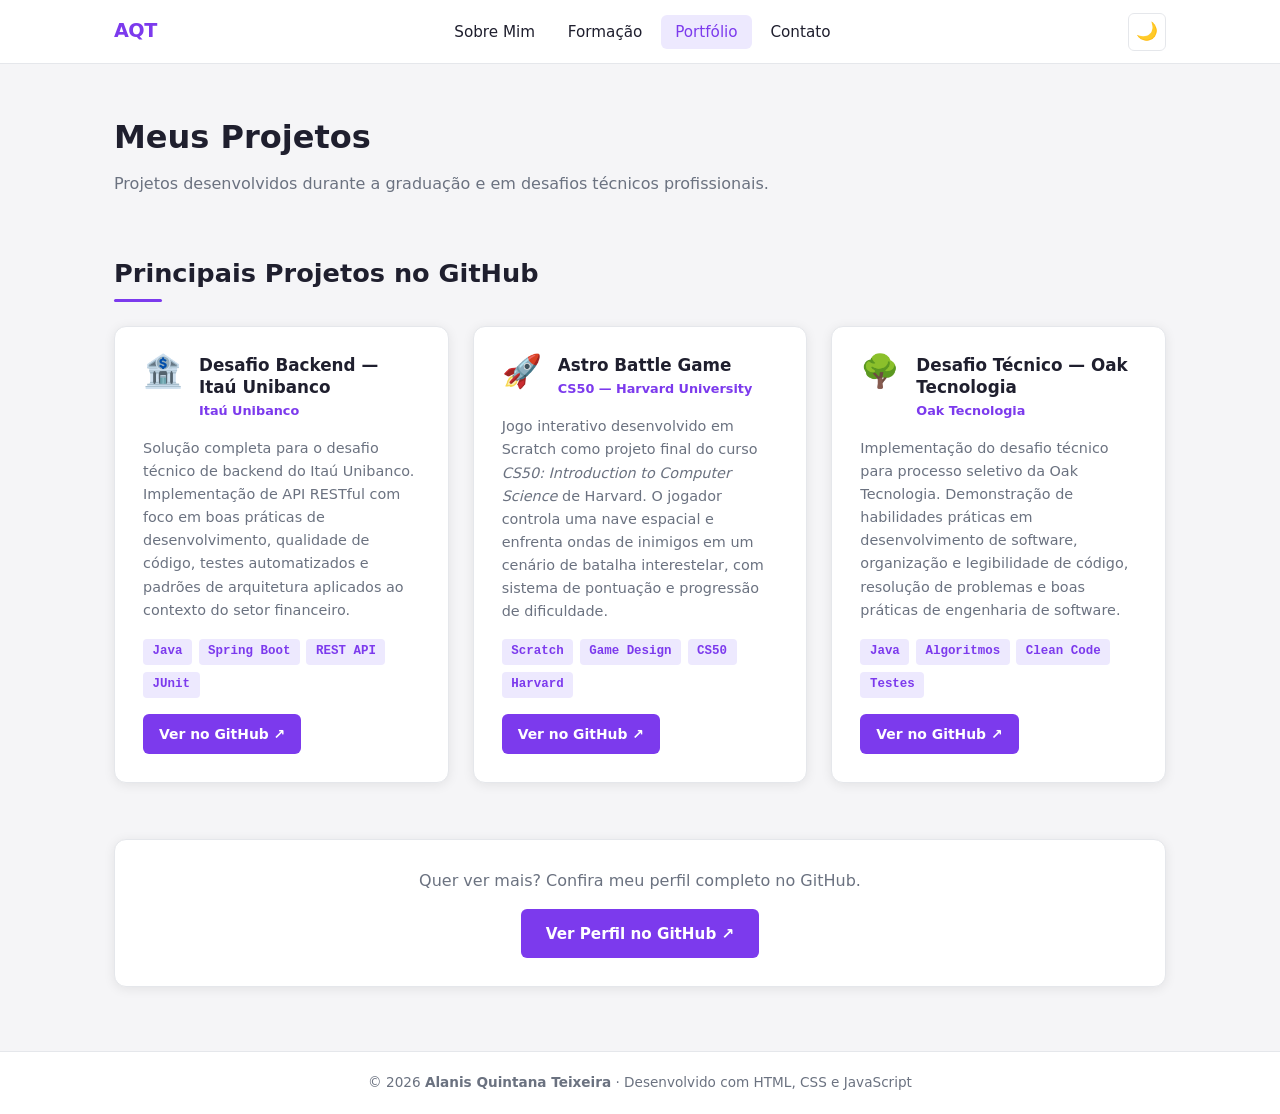
==== portfolio.html @ 8ece1f60 "initial commit" ====
<!DOCTYPE html>
<html lang="pt-BR">
<head>
  <meta charset="UTF-8" />
  <meta name="viewport" content="width=device-width, initial-scale=1.0" />
  <meta name="description" content="Projetos de desenvolvimento de software de Alanis Quintana Teixeira." />
  <title>Alanis Quintana | Portfólio</title>
  <link rel="stylesheet" href="style.css" />
  <script>if(localStorage.getItem('theme')==='dark')document.documentElement.classList.add('dark-theme');</script>
</head>
<body>

  <!-- ==========================================
       NAVBAR — menu fixo presente em todas as páginas
       ========================================== -->
  <header>
    <nav class="navbar" aria-label="Navegação principal">
      <div class="nav-container">

        <a href="index.html" class="nav-logo" aria-label="Início">AQT</a>

        <ul class="nav-menu" id="nav-menu" role="list">
          <li><a href="index.html"     class="nav-link">Sobre Mim</a></li>
          <li><a href="formacao.html"  class="nav-link">Formação</a></li>
          <li><a href="portfolio.html" class="nav-link">Portfólio</a></li>
          <li><a href="contato.html"   class="nav-link">Contato</a></li>
        </ul>

        <div class="nav-controls">
          <button id="btn-theme" class="btn-theme" aria-label="Alternar tema claro/escuro">
            <span class="icon-sun"  aria-hidden="true">☀️</span>
            <span class="icon-moon" aria-hidden="true">🌙</span>
          </button>
          <button
            id="nav-toggle"
            class="nav-toggle"
            aria-label="Abrir menu de navegação"
            aria-expanded="false"
            aria-controls="nav-menu"
          >
            <span></span>
            <span></span>
            <span></span>
          </button>
        </div>

      </div>
    </nav>
  </header>

  <!-- ==========================================
       CONTEÚDO PRINCIPAL
       ========================================== -->
  <main>
    <div class="container">

      <!-- Cabeçalho da página -->
      <section style="padding-top: 1rem;">
        <h1 style="font-size: 2rem; font-weight: 800;">Meus Projetos</h1>
        <p style="color: var(--color-text-muted); margin-top: 0.5rem; font-size: 1rem;">
          Projetos desenvolvidos durante a graduação e em desafios técnicos profissionais.
        </p>
      </section>

      <!-- ── Cards de Projeto ── -->
      <section class="section" aria-labelledby="projects-title">
        <h2 class="section-title" id="projects-title">Principais Projetos no GitHub</h2>
        <div class="projects-grid" role="list">

          <!-- ── Projeto 1: Itaú Backend ── -->
          <article class="project-card" role="listitem">
            <div class="project-header">
              <div class="project-icon" aria-hidden="true">🏦</div>
              <div>
                <h3 class="project-title">Desafio Backend — Itaú Unibanco</h3>
                <p class="project-org">Itaú Unibanco</p>
              </div>
            </div>

            <p class="project-desc">
              Solução completa para o desafio técnico de backend do Itaú Unibanco.
              Implementação de API RESTful com foco em boas práticas de desenvolvimento,
              qualidade de código, testes automatizados e padrões de arquitetura aplicados
              ao contexto do setor financeiro.
            </p>

            <div class="project-tags">
              <span class="project-tag">Java</span>
              <span class="project-tag">Spring Boot</span>
              <span class="project-tag">REST API</span>
              <span class="project-tag">JUnit</span>
            </div>

            <!-- Link para o repositório no GitHub — abre em nova aba com segurança -->
            <a
              href="https://github.com/alanisquintana/desafio-itau-backend"
              class="project-link"
              target="_blank"
              rel="noopener noreferrer"
              aria-label="Ver projeto Desafio Itaú no GitHub (abre em nova aba)"
            >
              Ver no GitHub ↗
            </a>
          </article>

          <!-- ── Projeto 2: Astro Battle Game (CS50) ── -->
          <article class="project-card" role="listitem">
            <div class="project-header">
              <div class="project-icon" aria-hidden="true">🚀</div>
              <div>
                <h3 class="project-title">Astro Battle Game</h3>
                <p class="project-org">CS50 — Harvard University</p>
              </div>
            </div>

            <p class="project-desc">
              Jogo interativo desenvolvido em Scratch como projeto final do curso
              <em>CS50: Introduction to Computer Science</em> de Harvard. O jogador
              controla uma nave espacial e enfrenta ondas de inimigos em um cenário
              de batalha interestelar, com sistema de pontuação e progressão de
              dificuldade.
            </p>

            <div class="project-tags">
              <span class="project-tag">Scratch</span>
              <span class="project-tag">Game Design</span>
              <span class="project-tag">CS50</span>
              <span class="project-tag">Harvard</span>
            </div>

            <a
              href="https://github.com/alanisquintana/astro-battle-game-harvard"
              class="project-link"
              target="_blank"
              rel="noopener noreferrer"
              aria-label="Ver projeto Astro Battle Game no GitHub (abre em nova aba)"
            >
              Ver no GitHub ↗
            </a>
          </article>

          <!-- ── Projeto 3: Oak Challenge ── -->
          <article class="project-card" role="listitem">
            <div class="project-header">
              <div class="project-icon" aria-hidden="true">🌳</div>
              <div>
                <h3 class="project-title">Desafio Técnico — Oak Tecnologia</h3>
                <p class="project-org">Oak Tecnologia</p>
              </div>
            </div>

            <p class="project-desc">
              Implementação do desafio técnico para processo seletivo da Oak Tecnologia.
              Demonstração de habilidades práticas em desenvolvimento de software,
              organização e legibilidade de código, resolução de problemas e boas
              práticas de engenharia de software.
            </p>

            <div class="project-tags">
              <span class="project-tag">Java</span>
              <span class="project-tag">Algoritmos</span>
              <span class="project-tag">Clean Code</span>
              <span class="project-tag">Testes</span>
            </div>

            <a
              href="https://github.com/alanisquintana/oak-challenge"
              class="project-link"
              target="_blank"
              rel="noopener noreferrer"
              aria-label="Ver projeto Oak Challenge no GitHub (abre em nova aba)"
            >
              Ver no GitHub ↗
            </a>
          </article>

        </div>
      </section>

      <!-- ── Call-to-action: perfil completo no GitHub ── -->
      <section class="section">
        <div class="card" style="text-align: center;">
          <p style="font-size: 1rem; color: var(--color-text-muted);">
            Quer ver mais? Confira meu perfil completo no GitHub.
          </p>
          <a
            href="https://github.com/alanisquintana"
            class="btn btn-primary"
            target="_blank"
            rel="noopener noreferrer"
            style="margin-top: 1rem; display: inline-flex;"
            aria-label="Ver perfil completo no GitHub (abre em nova aba)"
          >
            Ver Perfil no GitHub ↗
          </a>
        </div>
      </section>

    </div>
  </main>

  <!-- ==========================================
       FOOTER
       ========================================== -->
  <footer>
    <p>© 2026 <strong>Alanis Quintana Teixeira</strong> · Desenvolvido com HTML, CSS e JavaScript</p>
  </footer>

  <script src="script.js"></script>
</body>
</html>
---- style.css ----
/* ==========================================
   style.css — Portfólio de Alanis Quintana Teixeira
   Tema claro/escuro via custom properties CSS.
   Mobile-first; breakpoint principal: 768px.
   ========================================== */

/* ==========================================
   VARIÁVEIS — TEMA CLARO (padrão)
   ========================================== */
:root {
  /* Cores */
  --color-bg:            #f5f5f7;
  --color-surface:       #ffffff;
  --color-primary:       #7c3aed;       /* Roxo/violeta principal */
  --color-primary-dark:  #5b21b6;
  --color-primary-light: #ede9fe;
  --color-text:          #1f1f2e;
  --color-text-muted:    #6b7280;
  --color-border:        #e5e7eb;
  --color-shadow:        rgba(0, 0, 0, 0.08);
  --color-nav-bg:        rgba(255, 255, 255, 0.95);
  --color-error:         #dc2626;
  --color-success:       #16a34a;

  /* Tipografia */
  --font-sans: 'Segoe UI', system-ui, -apple-system, sans-serif;
  --font-mono: 'Consolas', 'Courier New', monospace;

  /* Layout */
  --nav-height: 64px;
  --radius:     12px;
  --radius-sm:  6px;
  --transition: 0.3s ease;
}

/* ==========================================
   TEMA ESCURO — sobrescreve as variáveis de cor
   Aplicado via script inline no <head> em html.dark-theme
   para evitar flash de tema incorreto (FOUC).
   ========================================== */
html.dark-theme {
  --color-bg:            #0f0f1a;
  --color-surface:       #1a1a2e;
  --color-primary:       #a78bfa;
  --color-primary-dark:  #7c3aed;
  --color-primary-light: #2e1065;
  --color-text:          #f1f0ff;
  --color-text-muted:    #a1a1aa;
  --color-border:        #2d2d4e;
  --color-shadow:        rgba(0, 0, 0, 0.3);
  --color-nav-bg:        rgba(15, 15, 26, 0.95);
}

/* ==========================================
   RESET BÁSICO
   ========================================== */
*, *::before, *::after {
  box-sizing: border-box;
  margin: 0;
  padding: 0;
}

html { scroll-behavior: smooth; }

body {
  font-family: var(--font-sans);
  background-color: var(--color-bg);
  color: var(--color-text);
  line-height: 1.6;
  min-height: 100vh;
  display: flex;
  flex-direction: column;
  /* Transição suave ao trocar de tema */
  transition: background-color var(--transition), color var(--transition);
}

a {
  color: var(--color-primary);
  text-decoration: none;
  transition: color var(--transition);
}
a:hover { color: var(--color-primary-dark); }

img { max-width: 100%; display: block; }
ul  { list-style: none; }

/* ==========================================
   NAVBAR — fixa no topo em todas as páginas
   ========================================== */
.navbar {
  position: fixed;
  top: 0; left: 0; right: 0;
  height: var(--nav-height);
  background-color: var(--color-nav-bg);
  backdrop-filter: blur(10px);
  -webkit-backdrop-filter: blur(10px);
  border-bottom: 1px solid var(--color-border);
  z-index: 1000;
  transition: background-color var(--transition), border-color var(--transition);
}

.nav-container {
  max-width: 1100px;
  margin: 0 auto;
  padding: 0 1.5rem;
  height: 100%;
  display: flex;
  align-items: center;
  justify-content: space-between;
}

/* Logo */
.nav-logo {
  font-size: 1.2rem;
  font-weight: 700;
  color: var(--color-primary);
  letter-spacing: -0.5px;
}
.nav-logo:hover { color: var(--color-primary-dark); }

/* Links de navegação */
.nav-menu {
  display: flex;
  align-items: center;
  gap: 0.25rem;
}

.nav-link {
  padding: 0.5rem 0.9rem;
  border-radius: var(--radius-sm);
  font-size: 0.95rem;
  font-weight: 500;
  color: var(--color-text);
  transition: background-color var(--transition), color var(--transition);
}
.nav-link:hover,
.nav-link.active {
  background-color: var(--color-primary-light);
  color: var(--color-primary);
}

/* Controles da navbar (tema + hambúrguer) */
.nav-controls {
  display: flex;
  align-items: center;
  gap: 0.5rem;
}

/* Botão de alternância de tema */
.btn-theme {
  background: none;
  border: 1px solid var(--color-border);
  border-radius: var(--radius-sm);
  width: 38px;
  height: 38px;
  cursor: pointer;
  font-size: 1.1rem;
  color: var(--color-text);
  display: flex;
  align-items: center;
  justify-content: center;
  transition: background-color var(--transition), border-color var(--transition), color var(--transition);
}
.btn-theme:hover {
  background-color: var(--color-primary-light);
  border-color: var(--color-primary);
  color: var(--color-primary);
}

/* Ícones de tema — JS alterna entre ☀️ e 🌙 via classe .dark-theme */
.btn-theme .icon-sun  { display: none;   }
.btn-theme .icon-moon { display: inline; }
html.dark-theme .btn-theme .icon-sun  { display: inline; }
html.dark-theme .btn-theme .icon-moon { display: none;   }

/* ── Botão Hambúrguer — visível apenas em mobile ── */
.nav-toggle {
  display: none; /* Oculto em desktop; exibido via media query */
  flex-direction: column;
  justify-content: space-between;
  width: 26px;
  height: 20px;
  background: none;
  border: none;
  cursor: pointer;
  padding: 0;
}

.nav-toggle span {
  display: block;
  width: 100%;
  height: 2px;
  background-color: var(--color-text);
  border-radius: 2px;
  transition: transform var(--transition), opacity var(--transition);
}

/* Animação hambúrguer → X quando o menu está aberto */
.nav-toggle.open span:nth-child(1) { transform: translateY(9px) rotate(45deg);  }
.nav-toggle.open span:nth-child(2) { opacity: 0; transform: scaleX(0);          }
.nav-toggle.open span:nth-child(3) { transform: translateY(-9px) rotate(-45deg);}

/* ==========================================
   LAYOUT PRINCIPAL
   ========================================== */
main {
  flex: 1;
  /* Compensa a altura da navbar fixa */
  padding-top: calc(var(--nav-height) + 2rem);
  padding-bottom: 4rem;
}

.container {
  max-width: 1100px;
  margin: 0 auto;
  padding: 0 1.5rem;
}

/* ==========================================
   HERO — Seção de Apresentação (index.html)
   ========================================== */
.hero {
  display: flex;
  align-items: center;
  gap: 3rem;
  padding: 3rem 0 2rem;
}

/* Avatar com iniciais em vez de foto */
.hero-avatar {
  flex-shrink: 0;
  width: 160px;
  height: 160px;
  border-radius: 50%;
  background: linear-gradient(135deg, var(--color-primary), var(--color-primary-dark));
  display: flex;
  align-items: center;
  justify-content: center;
  font-size: 3rem;
  font-weight: 700;
  color: #ffffff;
  letter-spacing: -1px;
  box-shadow: 0 8px 30px rgba(124, 58, 237, 0.3);
}

.hero-content h1 {
  font-size: 2.4rem;
  font-weight: 800;
  line-height: 1.2;
  letter-spacing: -0.5px;
}
.hero-content h1 span { color: var(--color-primary); }

.hero-subtitle {
  margin-top: 0.5rem;
  font-size: 1.1rem;
  color: var(--color-text-muted);
  font-weight: 500;
}

.hero-desc {
  margin-top: 1.25rem;
  font-size: 1rem;
  line-height: 1.7;
  max-width: 540px;
}

.hero-cta {
  margin-top: 1.5rem;
  display: flex;
  gap: 0.75rem;
  flex-wrap: wrap;
}

/* ==========================================
   BOTÕES
   ========================================== */
.btn {
  display: inline-flex;
  align-items: center;
  gap: 0.4rem;
  padding: 0.65rem 1.4rem;
  border-radius: var(--radius-sm);
  font-size: 0.95rem;
  font-weight: 600;
  cursor: pointer;
  border: 2px solid transparent;
  transition: background-color var(--transition), color var(--transition), border-color var(--transition), transform 0.15s;
}
.btn:hover { transform: translateY(-2px); }

.btn-primary { background-color: var(--color-primary); color: #ffffff; }
.btn-primary:hover { background-color: var(--color-primary-dark); color: #ffffff; }

.btn-outline { background-color: transparent; border-color: var(--color-primary); color: var(--color-primary); }
.btn-outline:hover { background-color: var(--color-primary-light); }

/* ==========================================
   CARDS GENÉRICOS
   ========================================== */
.card {
  background-color: var(--color-surface);
  border: 1px solid var(--color-border);
  border-radius: var(--radius);
  padding: 1.75rem;
  box-shadow: 0 2px 12px var(--color-shadow);
  transition: background-color var(--transition), border-color var(--transition),
              box-shadow var(--transition), transform 0.2s;
}
.card:hover {
  box-shadow: 0 6px 24px var(--color-shadow);
  transform: translateY(-3px);
}

/* ==========================================
   SEÇÕES GENÉRICAS
   ========================================== */
.section { margin-top: 3.5rem; }

.section-title {
  font-size: 1.6rem;
  font-weight: 700;
  margin-bottom: 1.5rem;
  position: relative;
  padding-bottom: 0.5rem;
}
/* Linha decorativa abaixo do título de seção */
.section-title::after {
  content: '';
  position: absolute;
  bottom: 0; left: 0;
  width: 3rem;
  height: 3px;
  background-color: var(--color-primary);
  border-radius: 2px;
}

/* ==========================================
   HOBBIES / TAGS
   ========================================== */
.hobbies-list {
  display: flex;
  flex-wrap: wrap;
  gap: 0.75rem;
}

.hobby-tag {
  display: inline-flex;
  align-items: center;
  gap: 0.4rem;
  padding: 0.5rem 1rem;
  background-color: var(--color-primary-light);
  color: var(--color-primary);
  border-radius: 999px;
  font-size: 0.9rem;
  font-weight: 600;
  transition: background-color var(--transition), color var(--transition);
}

/* ==========================================
   FORMAÇÃO — Timeline Vertical
   ========================================== */
.timeline {
  position: relative;
  padding-left: 2rem;
}
/* Linha vertical da timeline */
.timeline::before {
  content: '';
  position: absolute;
  left: 0; top: 0.4rem; bottom: 0;
  width: 2px;
  background-color: var(--color-border);
}

.timeline-item {
  position: relative;
  margin-bottom: 2rem;
}
/* Bolinha marcadora na timeline */
.timeline-item::before {
  content: '';
  position: absolute;
  left: -2.375rem;
  top: 0.45rem;
  width: 12px;
  height: 12px;
  border-radius: 50%;
  background-color: var(--color-primary);
  border: 2px solid var(--color-bg);
  box-shadow: 0 0 0 2px var(--color-primary);
}

.timeline-period {
  font-size: 0.8rem;
  font-weight: 600;
  text-transform: uppercase;
  letter-spacing: 0.05em;
  color: var(--color-primary);
  margin-bottom: 0.25rem;
}
.timeline-title    { font-size: 1.05rem; font-weight: 700; }
.timeline-subtitle { font-size: 0.9rem; color: var(--color-text-muted); margin-top: 0.1rem; }
.timeline-desc     { margin-top: 0.5rem; font-size: 0.9rem; color: var(--color-text-muted); line-height: 1.6; }

/* ==========================================
   HABILIDADES / SKILLS GRID
   ========================================== */
.skills-grid {
  display: grid;
  grid-template-columns: repeat(auto-fill, minmax(200px, 1fr));
  gap: 1rem;
}

.skill-card {
  background-color: var(--color-surface);
  border: 1px solid var(--color-border);
  border-radius: var(--radius);
  padding: 1.25rem;
  text-align: center;
  transition: background-color var(--transition), border-color var(--transition), transform 0.2s;
}
.skill-card:hover {
  border-color: var(--color-primary);
  transform: translateY(-2px);
}
.skill-icon { font-size: 1.8rem; margin-bottom: 0.5rem; }
.skill-name { font-size: 0.9rem; font-weight: 600; color: var(--color-text); }

/* ==========================================
   PORTFÓLIO — Cards de Projeto
   ========================================== */
.projects-grid {
  display: grid;
  grid-template-columns: repeat(auto-fill, minmax(300px, 1fr));
  gap: 1.5rem;
}

.project-card {
  background-color: var(--color-surface);
  border: 1px solid var(--color-border);
  border-radius: var(--radius);
  padding: 1.75rem;
  display: flex;
  flex-direction: column;
  gap: 1rem;
  box-shadow: 0 2px 12px var(--color-shadow);
  transition: background-color var(--transition), border-color var(--transition),
              box-shadow var(--transition), transform 0.2s;
}
.project-card:hover {
  border-color: var(--color-primary);
  box-shadow: 0 8px 30px var(--color-shadow);
  transform: translateY(-4px);
}

.project-header     { display: flex; align-items: flex-start; gap: 1rem; }
.project-icon       { font-size: 2rem; line-height: 1; flex-shrink: 0; }
.project-title      { font-size: 1.05rem; font-weight: 700; line-height: 1.3; }
.project-org        { font-size: 0.8rem; color: var(--color-primary); font-weight: 600; margin-top: 0.15rem; }
.project-desc       { font-size: 0.9rem; color: var(--color-text-muted); line-height: 1.6; flex: 1; }

.project-tags       { display: flex; flex-wrap: wrap; gap: 0.4rem; }
.project-tag {
  padding: 0.2rem 0.6rem;
  background-color: var(--color-primary-light);
  color: var(--color-primary);
  border-radius: 4px;
  font-size: 0.78rem;
  font-weight: 600;
  font-family: var(--font-mono);
  transition: background-color var(--transition), color var(--transition);
}

.project-link {
  display: inline-flex;
  align-items: center;
  gap: 0.4rem;
  padding: 0.55rem 1rem;
  background-color: var(--color-primary);
  color: #ffffff;
  border-radius: var(--radius-sm);
  font-size: 0.87rem;
  font-weight: 600;
  align-self: flex-start;
  transition: background-color var(--transition), transform 0.15s;
}
.project-link:hover {
  background-color: var(--color-primary-dark);
  color: #ffffff;
  transform: translateY(-1px);
}

/* ==========================================
   FORMULÁRIO DE CONTATO
   ========================================== */
.contact-layout {
  display: grid;
  grid-template-columns: 1fr 1.6fr;
  gap: 3rem;
  align-items: start;
}

.contact-info h2    { font-size: 1.5rem; font-weight: 700; margin-bottom: 0.75rem; }
.contact-info p     { color: var(--color-text-muted); font-size: 0.95rem; line-height: 1.7; }

.contact-links      { margin-top: 1.5rem; display: flex; flex-direction: column; gap: 0.75rem; }
.contact-link-item  { display: flex; align-items: center; gap: 0.6rem; font-size: 0.9rem; color: var(--color-text); }
.contact-link-item a{ font-weight: 600; }

.form-group   { display: flex; flex-direction: column; gap: 0.35rem; margin-bottom: 1.25rem; }
.form-label   { font-size: 0.88rem; font-weight: 600; color: var(--color-text); }

.form-input,
.form-textarea {
  width: 100%;
  padding: 0.65rem 0.9rem;
  background-color: var(--color-bg);
  border: 1px solid var(--color-border);
  border-radius: var(--radius-sm);
  color: var(--color-text);
  font-family: var(--font-sans);
  font-size: 0.95rem;
  transition: border-color var(--transition), background-color var(--transition);
  outline: none;
}
.form-input:focus,
.form-textarea:focus {
  border-color: var(--color-primary);
  box-shadow: 0 0 0 3px rgba(124, 58, 237, 0.12);
}

/* Estado de erro no campo */
.form-input.error,
.form-textarea.error { border-color: var(--color-error); }

.form-textarea { resize: vertical; min-height: 140px; }

/* Mensagem de erro inline abaixo do campo */
.field-error         { font-size: 0.8rem; color: var(--color-error); display: none; }
.field-error.visible { display: block; }

/* Feedback após submit */
.form-feedback {
  padding: 0.9rem 1.25rem;
  border-radius: var(--radius-sm);
  font-size: 0.9rem;
  font-weight: 600;
  display: none;
  margin-top: 1rem;
}
.form-feedback.success {
  background-color: #dcfce7;
  color: #166534;
  border: 1px solid #bbf7d0;
  display: block;
}
/* Tema escuro: ajusta as cores do feedback */
html.dark-theme .form-feedback.success {
  background-color: #14532d;
  color: #86efac;
  border-color: #166534;
}

.btn-submit           { width: 100%; padding: 0.75rem; justify-content: center; font-size: 1rem; }
.btn-submit:disabled  { opacity: 0.7; cursor: not-allowed; transform: none; }

/* ==========================================
   FOOTER
   ========================================== */
footer {
  background-color: var(--color-surface);
  border-top: 1px solid var(--color-border);
  padding: 1.25rem 0;
  text-align: center;
  font-size: 0.85rem;
  color: var(--color-text-muted);
  transition: background-color var(--transition), border-color var(--transition);
}
footer a { color: var(--color-primary); font-weight: 500; }

/* ==========================================
   RESPONSIVO — MOBILE (< 768px)
   ========================================== */
@media (max-width: 768px) {
  /* Exibe o botão hambúrguer em mobile */
  .nav-toggle { display: flex; }

  /* Menu de navegação vira dropdown em mobile */
  .nav-menu {
    position: absolute;
    top: var(--nav-height);
    left: 0; right: 0;
    background-color: var(--color-nav-bg);
    backdrop-filter: blur(10px);
    border-bottom: 1px solid var(--color-border);
    flex-direction: column;
    align-items: stretch;
    padding: 0.75rem 1rem 1rem;
    gap: 0.25rem;
    /* Oculto por padrão — transição suave via max-height */
    max-height: 0;
    overflow: hidden;
    opacity: 0;
    pointer-events: none;
    transition: max-height 0.35s ease, opacity 0.25s ease;
  }
  /* Menu aberto — classe adicionada via JS */
  .nav-menu.open {
    max-height: 400px;
    opacity: 1;
    pointer-events: auto;
  }

  .nav-link { padding: 0.7rem 1rem; }

  /* Hero em coluna única no mobile */
  .hero {
    flex-direction: column;
    text-align: center;
    gap: 1.5rem;
    padding-top: 1.5rem;
  }
  .hero-avatar       { width: 120px; height: 120px; font-size: 2.2rem; margin: 0 auto; }
  .hero-content h1   { font-size: 1.8rem; }
  .hero-desc         { max-width: 100%; }
  .hero-cta          { justify-content: center; }

  /* Layout do contato em coluna única */
  .contact-layout    { grid-template-columns: 1fr; gap: 2rem; }

  /* Projetos em coluna única */
  .projects-grid     { grid-template-columns: 1fr; }
  .skills-grid       { grid-template-columns: repeat(auto-fill, minmax(140px, 1fr)); }
}
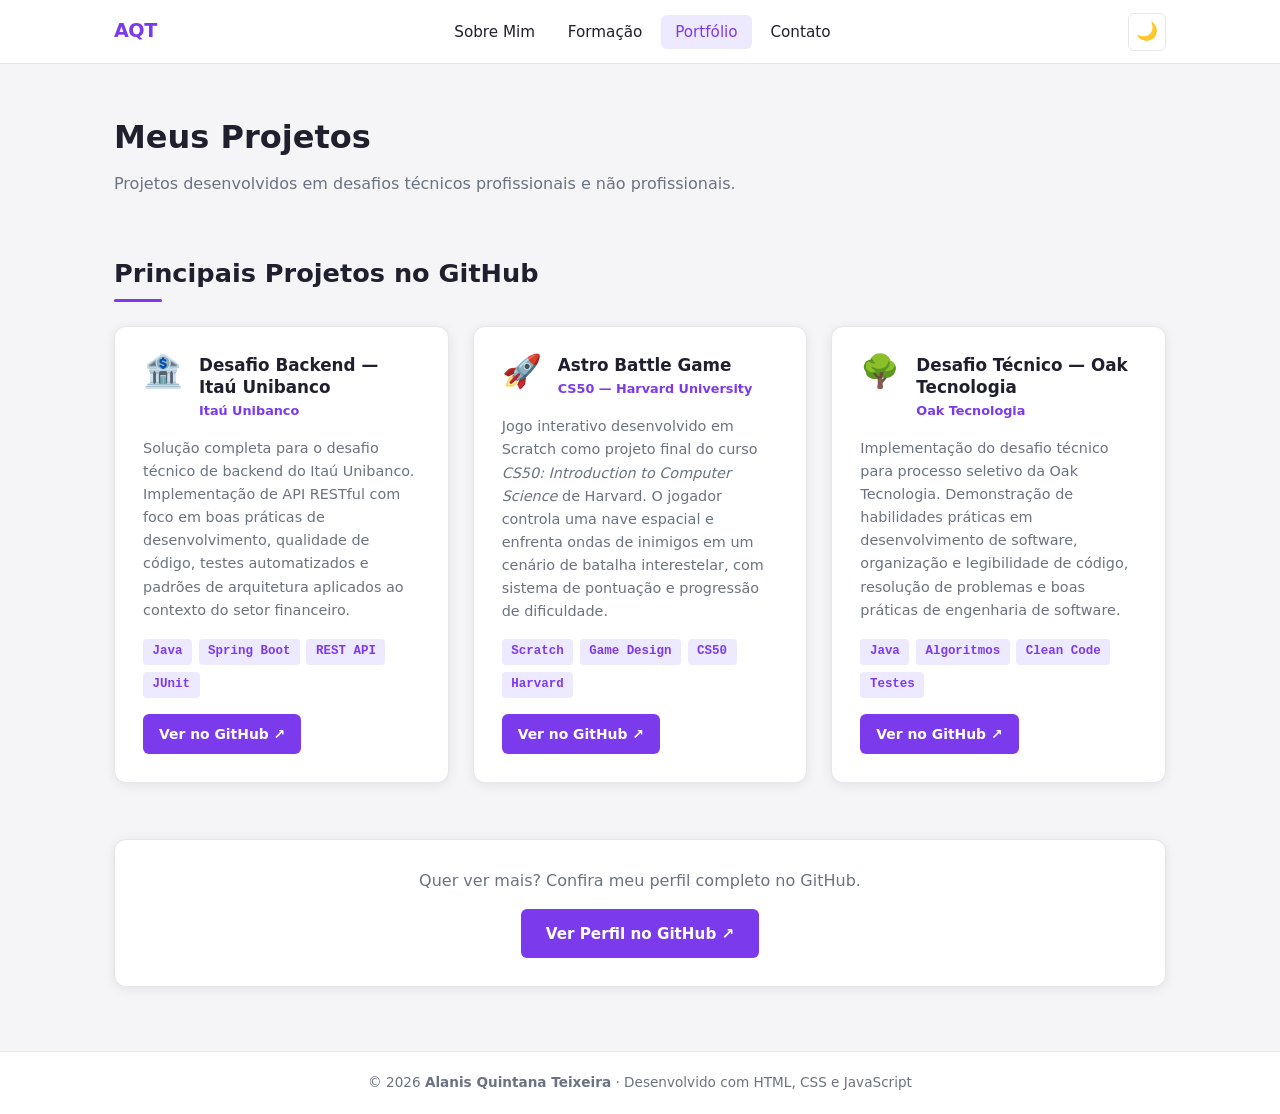
==== commit 4711c38f: "fix(portfolio): texto de introdução" ====
--- a/portfolio.html
+++ b/portfolio.html
@@ -58,7 +58,7 @@
       <section style="padding-top: 1rem;">
         <h1 style="font-size: 2rem; font-weight: 800;">Meus Projetos</h1>
         <p style="color: var(--color-text-muted); margin-top: 0.5rem; font-size: 1rem;">
-          Projetos desenvolvidos durante a graduação e em desafios técnicos profissionais.
+          Projetos desenvolvidos em desafios técnicos profissionais e não profissionais.
         </p>
       </section>
 
